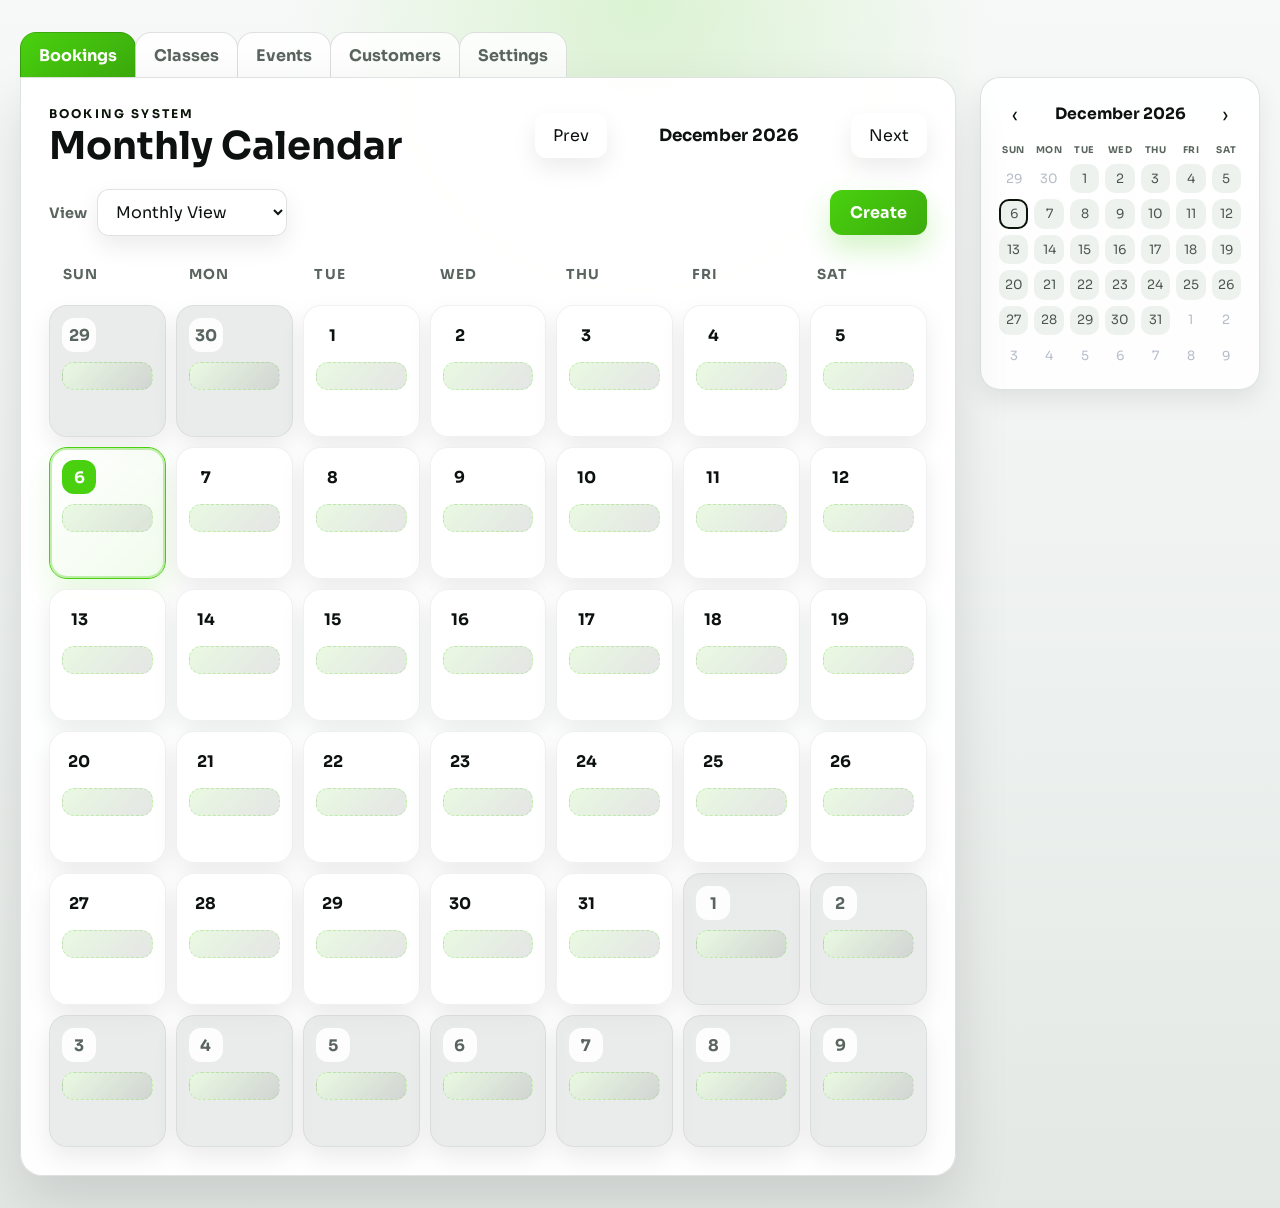
==== html/admin.html @ 4c33f166 "Initial commit" ====
<!doctype html>
<html lang="en">
  <head>
    <meta charset="UTF-8" />
    <meta name="viewport" content="width=device-width, initial-scale=1.0" />
    <title>Admin Calendar</title>
    <link rel="icon" type="image/webp" href="../img/logo-green.webp" />
    <link rel="preconnect" href="https://fonts.googleapis.com" />
    <link rel="preconnect" href="https://fonts.gstatic.com" crossorigin />
    <link
      href="https://fonts.googleapis.com/css2?family=Sora:wght@400;500;600;700;800&display=swap"
      rel="stylesheet"
    />
    <link rel="stylesheet" href="../css/admin.css" />
  </head>
  <body>
    <main class="calendar-shell">
      <section class="admin-tabs-shell">
        <div class="admin-tabs" role="tablist" aria-label="Admin sections">
          <button
            type="button"
            class="admin-tab is-active"
            role="tab"
            aria-selected="true"
            data-admin-tab-trigger="bookings"
          >
            Bookings
          </button>
          <button
            type="button"
            class="admin-tab"
            role="tab"
            aria-selected="false"
            data-admin-tab-trigger="classes"
          >
            Classes
          </button>
          <button
            type="button"
            class="admin-tab"
            role="tab"
            aria-selected="false"
            data-admin-tab-trigger="events"
          >
            Events
          </button>
          <button
            type="button"
            class="admin-tab"
            role="tab"
            aria-selected="false"
            data-admin-tab-trigger="customers"
          >
            Customers
          </button>
          <button
            type="button"
            class="admin-tab"
            role="tab"
            aria-selected="false"
            data-admin-tab-trigger="business"
          >
            Settings
          </button>
        </div>

        <section class="admin-tab-panel" data-admin-tab-panel="bookings">
          <div class="calendar-layout">
            <div class="calendar-main">
              <section
                class="calendar-view-panel"
                data-calendar-layout
                aria-label="Monthly booking calendar"
              >
                <section class="calendar-card">
                  <header class="calendar-toolbar">
                    <div>
                      <p class="calendar-eyebrow">Booking System</p>
                      <h1 class="calendar-title">Monthly Calendar</h1>
                    </div>
                    <div class="calendar-controls">
                      <button
                        type="button"
                        class="calendar-nav"
                        data-calendar-nav="prev"
                        aria-label="Previous month"
                      >
                        Prev
                      </button>
                      <div
                        class="calendar-month"
                        data-calendar-month
                        aria-live="polite"
                      ></div>
                      <button
                        type="button"
                        class="calendar-nav"
                        data-calendar-nav="next"
                        aria-label="Next month"
                      >
                        Next
                      </button>
                    </div>
                  </header>

                  <div class="calendar-card-controls">
                    <label class="calendar-view-picker">
                      <span class="calendar-view-label">View</span>
                      <select
                        class="calendar-view-select"
                        aria-label="Calendar view"
                        data-calendar-view-select
                      >
                        <option value="daily">Daily View</option>
                        <option value="weekly">Weekly View</option>
                        <option value="monthly" selected>Monthly View</option>
                      </select>
                    </label>
                    <button type="button" class="calendar-create">
                      Create
                    </button>
                  </div>

                  <div class="calendar-weekdays" aria-hidden="true">
                    <span>Sun</span>
                    <span>Mon</span>
                    <span>Tue</span>
                    <span>Wed</span>
                    <span>Thu</span>
                    <span>Fri</span>
                    <span>Sat</span>
                  </div>

                  <div class="calendar-grid" data-calendar-grid></div>
                </section>
              </section>

              <section
                class="calendar-view-panel daily-layout is-hidden"
                data-daily-layout
                aria-label="Daily booking calendar"
              >
                <div class="daily-card">
                  <header class="daily-toolbar">
                    <div>
                      <p class="calendar-eyebrow">Booking System</p>
                      <h1 class="calendar-title">Daily Calendar</h1>
                    </div>
                    <div class="calendar-controls">
                      <button
                        type="button"
                        class="calendar-nav"
                        data-daily-nav="prev"
                        aria-label="Previous day"
                      >
                        Prev
                      </button>
                      <div
                        class="calendar-month"
                        data-daily-label
                        aria-live="polite"
                      ></div>
                      <button
                        type="button"
                        class="calendar-nav"
                        data-daily-nav="next"
                        aria-label="Next day"
                      >
                        Next
                      </button>
                    </div>
                  </header>

                  <div
                    class="calendar-card-controls calendar-card-controls--view-only"
                  >
                    <label class="calendar-view-picker">
                      <span class="calendar-view-label">View</span>
                      <select
                        class="calendar-view-select"
                        aria-label="Calendar view"
                        data-calendar-view-select
                      >
                        <option value="daily" selected>Daily View</option>
                        <option value="weekly">Weekly View</option>
                        <option value="monthly">Monthly View</option>
                      </select>
                    </label>
                  </div>

                  <div class="daily-grid" data-daily-grid></div>
                </div>
              </section>

              <section
                class="calendar-view-panel weekly-layout is-hidden"
                data-weekly-layout
                aria-label="Weekly booking calendar"
              >
                <div class="weekly-card">
                  <header class="weekly-toolbar">
                    <div>
                      <p class="calendar-eyebrow">Booking System</p>
                      <h1 class="calendar-title">Weekly Calendar</h1>
                    </div>
                    <div class="calendar-controls">
                      <button
                        type="button"
                        class="calendar-nav"
                        data-weekly-nav="prev"
                        aria-label="Previous week"
                      >
                        Prev
                      </button>
                      <div
                        class="calendar-month"
                        data-weekly-label
                        aria-live="polite"
                      ></div>
                      <button
                        type="button"
                        class="calendar-nav"
                        data-weekly-nav="next"
                        aria-label="Next week"
                      >
                        Next
                      </button>
                    </div>
                  </header>

                  <div
                    class="calendar-card-controls calendar-card-controls--view-only"
                  >
                    <label class="calendar-view-picker">
                      <span class="calendar-view-label">View</span>
                      <select
                        class="calendar-view-select"
                        aria-label="Calendar view"
                        data-calendar-view-select
                      >
                        <option value="daily">Daily View</option>
                        <option value="weekly" selected>Weekly View</option>
                        <option value="monthly">Monthly View</option>
                      </select>
                    </label>
                  </div>

                  <div class="weekly-board">
                    <div class="weekly-times" data-weekly-times></div>
                    <div class="weekly-columns-wrap">
                      <div class="weekly-columns" data-weekly-columns></div>
                    </div>
                  </div>
                </div>
              </section>
            </div>

            <aside
              class="mini-calendar-card"
              aria-label="Mini monthly calendar"
            >
              <div class="mini-calendar-header">
                <button
                  type="button"
                  class="mini-calendar-nav"
                  data-calendar-nav="prev"
                  aria-label="Previous month"
                >
                  &#8249;
                </button>
                <div
                  class="mini-calendar-month"
                  data-mini-calendar-month
                  aria-live="polite"
                ></div>
                <button
                  type="button"
                  class="mini-calendar-nav"
                  data-calendar-nav="next"
                  aria-label="Next month"
                >
                  &#8250;
                </button>
              </div>

              <div class="mini-calendar-weekdays" aria-hidden="true">
                <span>Sun</span>
                <span>Mon</span>
                <span>Tue</span>
                <span>Wed</span>
                <span>Thu</span>
                <span>Fri</span>
                <span>Sat</span>
              </div>

              <div class="mini-calendar-grid" data-mini-calendar-grid></div>
            </aside>
          </div>
        </section>

        <section
          class="admin-tab-panel is-hidden"
          data-admin-tab-panel="business"
        >
          <section class="calendar-card">
            <p class="calendar-eyebrow">Settings</p>
            <h2 class="calendar-title">Settings</h2>

            <div
              class="settings-tabs"
              role="tablist"
              aria-label="Settings sections"
            >
              <button
                type="button"
                class="settings-tab is-active"
                role="tab"
                aria-selected="true"
                data-settings-tab-trigger="profile"
              >
                Profile
              </button>
              <button
                type="button"
                class="settings-tab"
                role="tab"
                aria-selected="false"
                data-settings-tab-trigger="branding"
              >
                Branding
              </button>
              <button
                type="button"
                class="settings-tab"
                role="tab"
                aria-selected="false"
                data-settings-tab-trigger="capacity"
              >
                Capacity
              </button>
              <button
                type="button"
                class="settings-tab"
                role="tab"
                aria-selected="false"
                data-settings-tab-trigger="payments"
              >
                Payments
              </button>
              <button
                type="button"
                class="settings-tab"
                role="tab"
                aria-selected="false"
                data-settings-tab-trigger="notifications"
              >
                Notifications
              </button>
            </div>

            <section
              class="settings-tab-panel"
              data-settings-tab-panel="profile"
            >
              <form class="admin-form">
                <div class="admin-form-grid">
                  <label class="admin-field admin-field-wide">
                    <span>Business Name</span>
                    <input
                      type="text"
                      name="business_name"
                      placeholder="Your studio or business name"
                    />
                  </label>

                  <label class="admin-field admin-field-wide">
                    <span>Logo</span>
                    <input type="file" name="business_logo" accept="image/*" />
                  </label>

                  <label class="admin-field admin-field-wide">
                    <span>Contact Details</span>
                    <textarea
                      name="business_contact_details"
                      rows="3"
                      placeholder="Studio address, contact person, social links, or other public-facing details"
                    ></textarea>
                  </label>

                  <label class="admin-field">
                    <span>Support Email</span>
                    <input
                      type="email"
                      name="support_email"
                      placeholder="support@yourbusiness.com"
                    />
                  </label>

                  <label class="admin-field">
                    <span>Phone</span>
                    <input
                      type="tel"
                      name="business_phone"
                      placeholder="+64 21 000 0000"
                    />
                  </label>
                </div>
              </form>
            </section>

            <section
              class="settings-tab-panel is-hidden"
              data-settings-tab-panel="branding"
            >
              <div class="branding-grid">
                <article class="branding-card">
                  <p class="calendar-eyebrow">Custom Colors</p>
                  <h3 class="branding-title">Color Palette</h3>
                  <div class="branding-swatches">
                    <label class="branding-swatch">
                      <span>Primary</span>
                      <input
                        type="color"
                        value="#49d10f"
                        data-branding-color="primary"
                      />
                    </label>
                    <label class="branding-swatch">
                      <span>Text on Primary</span>
                      <input
                        type="color"
                        value="#ffffff"
                        data-branding-color="primaryText"
                      />
                    </label>
                    <label class="branding-swatch">
                      <span>Accent</span>
                      <input
                        type="color"
                        value="#0b130a"
                        data-branding-color="accent"
                      />
                    </label>
                    <label class="branding-swatch">
                      <span>Surface</span>
                      <input
                        type="color"
                        value="#ffffff"
                        data-branding-color="surface"
                      />
                    </label>
                  </div>
                  <div class="branding-actions">
                    <button
                      type="button"
                      class="calendar-nav"
                      data-branding-default
                    >
                      Default
                    </button>
                    <button
                      type="button"
                      class="calendar-create"
                      data-branding-save
                    >
                      Save
                    </button>
                  </div>
                  <p
                    class="branding-status"
                    data-branding-status
                    aria-live="polite"
                  ></p>
                </article>

                <article class="branding-card">
                  <p class="calendar-eyebrow">Button Style</p>
                  <h3 class="branding-title">CTA Appearance</h3>
                  <div class="branding-options">
                    <label class="branding-option">
                      <input
                        type="radio"
                        name="button_style"
                        value="solid"
                        checked
                        data-branding-button-style
                      />
                      <span>Solid</span>
                    </label>
                    <label class="branding-option">
                      <input
                        type="radio"
                        name="button_style"
                        value="outline"
                        data-branding-button-style
                      />
                      <span>Outline</span>
                    </label>
                    <label class="branding-option">
                      <input
                        type="radio"
                        name="button_style"
                        value="soft-shadow"
                        data-branding-button-style
                      />
                      <span>Soft Shadow</span>
                    </label>
                  </div>
                  <div class="branding-preview-row">
                    <button type="button" class="calendar-create">
                      Preview Button
                    </button>
                  </div>
                </article>

                <article class="branding-card branding-card-wide">
                  <p class="calendar-eyebrow">Booking Page Theme</p>
                  <h3 class="branding-title">Theme Direction</h3>
                  <div class="branding-theme-grid">
                    <label class="branding-theme-option is-active">
                      <input
                        type="radio"
                        name="booking_theme"
                        value="clean-light"
                        checked
                        data-branding-theme
                      />
                      <span>Clean Light</span>
                    </label>
                    <label class="branding-theme-option">
                      <input
                        type="radio"
                        name="booking_theme"
                        value="bold-contrast"
                        data-branding-theme
                      />
                      <span>Bold Contrast</span>
                    </label>
                    <label class="branding-theme-option">
                      <input
                        type="radio"
                        name="booking_theme"
                        value="minimal-studio"
                        data-branding-theme
                      />
                      <span>Minimal Studio</span>
                    </label>
                  </div>
                </article>
              </div>
            </section>

            <section
              class="settings-tab-panel is-hidden"
              data-settings-tab-panel="capacity"
            >
              <div class="branding-grid">
                <article class="branding-card">
                  <p class="calendar-eyebrow">Capacity Rules</p>
                  <h3 class="branding-title">How It Works</h3>
                  <div class="branding-options">
                    <div class="branding-option">
                      <span
                        >Confirmed bookings fill the main capacity first.</span
                      >
                    </div>
                    <div class="branding-option">
                      <span
                        >Overbooking opens only after confirmed spots are
                        full.</span
                      >
                    </div>
                    <div class="branding-option">
                      <span
                        >Waitlist starts after confirmed and overbooking spots
                        are exhausted.</span
                      >
                    </div>
                    <div class="branding-option">
                      <span
                        >Auto-close blocks new bookings when no configured spots
                        remain.</span
                      >
                    </div>
                  </div>
                </article>

                <article class="branding-card">
                  <p class="calendar-eyebrow">Where To Set It</p>
                  <h3 class="branding-title">Session Controls</h3>
                  <div class="branding-options">
                    <div class="branding-option">
                      <span
                        >Create or edit a class/event to set waitlist,
                        overbooking, and auto-close rules.</span
                      >
                    </div>
                    <div class="branding-option">
                      <span>Each session keeps its own capacity settings.</span>
                    </div>
                    <div class="branding-option">
                      <span
                        >Attendee lists show confirmed, overbooked, and
                        waitlisted statuses.</span
                      >
                    </div>
                  </div>
                </article>
              </div>
            </section>

            <section
              class="settings-tab-panel is-hidden"
              data-settings-tab-panel="payments"
            >
              <div data-payments-panel>
                <div class="branding-grid">
                  <article class="branding-card">
                    <p class="calendar-eyebrow">Payments</p>
                    <h3 class="branding-title">Payment Providers</h3>
                    <form class="admin-form">
                      <div class="admin-form-grid">
                        <label class="admin-field admin-field-wide">
                          <span>Stripe Publishable Key</span>
                          <input
                            type="text"
                            name="stripe_publishable_key"
                            placeholder="pk_live_... or pk_test_..."
                            autocomplete="off"
                          />
                        </label>

                        <label class="admin-field admin-field-wide">
                          <span>Stripe Secret Key</span>
                          <input
                            type="password"
                            name="stripe_secret_key"
                            placeholder="sk_live_... or sk_test_..."
                            autocomplete="off"
                          />
                        </label>

                        <label class="admin-field admin-field-wide">
                          <span>Stripe Webhook Secret</span>
                          <input
                            type="password"
                            name="stripe_webhook_secret"
                            placeholder="whsec_..."
                            autocomplete="off"
                          />
                        </label>

                        <label class="admin-field admin-field-wide">
                          <span>Public Payment Notes</span>
                          <textarea
                            name="payment_public_notes"
                            rows="3"
                            placeholder="Accepted cards, payment instructions, or invoice notes shown to customers"
                          ></textarea>
                        </label>
                      </div>
                    </form>
                  </article>

                  <article class="branding-card">
                    <p class="calendar-eyebrow">Checkout Rules</p>
                    <h3 class="branding-title">Deposits And Full Payment</h3>
                    <form class="admin-form">
                      <div class="admin-form-grid">
                        <div class="admin-field admin-field-wide">
                          <span>Stripe Fee</span>
                          <div class="branding-option">
                            <span
                              >Stripe takes 2.6% per transaction. Add a
                              surcharge below if you want to recover part or all
                              of that fee.</span
                            >
                          </div>
                        </div>

                        <label class="admin-capacity-toggle">
                          <input
                            type="checkbox"
                            name="payments_require_full_payment"
                          />
                          <span>Pay Full Now</span>
                        </label>

                        <label class="admin-capacity-toggle">
                          <input
                            type="checkbox"
                            name="payments_allow_pay_onsite"
                          />
                          <span>Pay on-site allowed</span>
                        </label>

                        <label class="admin-field">
                          <span>Surcharge Per Transaction</span>
                          <input
                            type="text"
                            name="transaction_surcharge"
                            inputmode="decimal"
                            placeholder="2.6% or $1.50"
                          />
                        </label>

                        <label class="admin-field admin-field-wide">
                          <span>Payment Due Notes</span>
                          <textarea
                            name="payment_due_notes"
                            rows="2"
                            placeholder="Balance due on arrival, due 24 hours before start, or invoice timing"
                          ></textarea>
                        </label>
                      </div>
                    </form>
                  </article>

                  <article class="branding-card branding-card-wide">
                    <p class="calendar-eyebrow">Refund Rules</p>
                    <h3 class="branding-title">
                      Refund And Cancellation Policy
                    </h3>
                    <form class="admin-form">
                      <div class="admin-form-grid">
                        <label class="admin-field">
                          <span>Refund Rule</span>
                          <select name="refund_rule">
                            <option value="no-refunds">No refunds</option>
                            <option value="full-before-window">
                              Full refund before cutoff
                            </option>
                            <option value="partial-before-window">
                              Partial refund before cutoff
                            </option>
                            <option value="credit-only">
                              Studio credit only
                            </option>
                          </select>
                        </label>

                        <label class="admin-field">
                          <span>Refund Cutoff</span>
                          <input
                            type="text"
                            name="refund_cutoff"
                            placeholder="24 hours before start"
                          />
                        </label>

                        <label class="admin-field">
                          <span>Refund Amount</span>
                          <input
                            type="text"
                            name="refund_amount"
                            inputmode="decimal"
                            placeholder="100% or $0.00"
                          />
                        </label>

                        <label class="admin-capacity-toggle">
                          <input
                            type="checkbox"
                            name="refund_deposit_nonrefundable"
                            checked
                          />
                          <span>Deposit is non-refundable</span>
                        </label>

                        <label class="admin-field admin-field-wide">
                          <span>Refund Policy Copy</span>
                          <textarea
                            name="refund_policy_copy"
                            rows="3"
                            placeholder="Write the customer-facing refund and cancellation policy shown at checkout"
                          ></textarea>
                        </label>
                      </div>
                    </form>
                  </article>
                </div>
                <div class="branding-actions">
                  <button
                    type="button"
                    class="calendar-nav"
                    data-payments-default
                  >
                    Default
                  </button>
                  <button
                    type="button"
                    class="calendar-create"
                    data-payments-save
                  >
                    Save
                  </button>
                </div>
                <p
                  class="branding-status"
                  data-payments-status
                  aria-live="polite"
                ></p>
              </div>
            </section>

            <section
              class="settings-tab-panel is-hidden"
              data-settings-tab-panel="notifications"
            >
              <div class="branding-grid">
                <article class="branding-card">
                  <p class="calendar-eyebrow">Notifications</p>
                  <h3 class="branding-title">Core Notification Settings</h3>
                  <form class="admin-form">
                    <div class="admin-form-grid">
                      <label class="admin-capacity-toggle">
                        <input
                          type="checkbox"
                          name="notifications_customer_emails"
                        />
                        <span>Enable customer emails</span>
                      </label>

                      <label class="admin-capacity-toggle">
                        <input
                          type="checkbox"
                          name="notifications_admin_emails"
                        />
                        <span>Enable admin emails</span>
                      </label>

                      <label class="admin-field">
                        <span>Admin Notification Email</span>
                        <input
                          type="email"
                          name="notifications_admin_email"
                          placeholder="owner@business.com"
                        />
                      </label>

                      <label class="admin-field">
                        <span>Reply-To Email</span>
                        <input
                          type="email"
                          name="notifications_reply_to"
                          placeholder="hello@business.com"
                        />
                      </label>

                      <label class="admin-field">
                        <span>From Name</span>
                        <input
                          type="text"
                          name="notifications_from_name"
                          placeholder="Studio Name"
                        />
                      </label>

                      <label class="admin-field">
                        <span>From Email</span>
                        <input
                          type="email"
                          name="notifications_from_email"
                          placeholder="noreply@business.com"
                        />
                      </label>
                    </div>
                  </form>
                </article>

                <article class="branding-card">
                  <p class="calendar-eyebrow">Triggers</p>
                  <h3 class="branding-title">Important Event Emails</h3>
                  <form class="admin-form">
                    <div class="admin-form-grid">
                      <label class="admin-capacity-toggle">
                        <input
                          type="checkbox"
                          name="notifications_booking_confirmation"
                        />
                        <span>Booking confirmation</span>
                      </label>

                      <label class="admin-capacity-toggle">
                        <input
                          type="checkbox"
                          name="notifications_booking_cancellation"
                        />
                        <span>Booking cancellation</span>
                      </label>

                      <label class="admin-capacity-toggle">
                        <input
                          type="checkbox"
                          name="notifications_booking_reminder"
                        />
                        <span>Booking reminder</span>
                      </label>

                      <label class="admin-capacity-toggle">
                        <input type="checkbox" name="notifications_waitlist" />
                        <span>Waitlist / promotion</span>
                      </label>

                      <label class="admin-capacity-toggle">
                        <input
                          type="checkbox"
                          name="notifications_pay_onsite"
                        />
                        <span>Pay on-site confirmation</span>
                      </label>

                      <label class="admin-capacity-toggle">
                        <input
                          type="checkbox"
                          name="notifications_admin_alerts"
                        />
                        <span>Admin alerts for new bookings</span>
                      </label>
                    </div>
                  </form>
                </article>

                <article class="branding-card branding-card-wide">
                  <p class="calendar-eyebrow">Templates</p>
                  <h3 class="branding-title">
                    Reminder Timing And Message Content
                  </h3>
                  <form class="admin-form">
                    <div class="admin-form-grid">
                      <label class="admin-field">
                        <span>Reminder Timing</span>
                        <input
                          type="text"
                          name="notifications_reminder_timing"
                          placeholder="24 hours before start"
                        />
                      </label>

                      <label class="admin-field">
                        <span>Secondary Reminder</span>
                        <input
                          type="text"
                          name="notifications_secondary_reminder"
                          placeholder="2 hours before start"
                        />
                      </label>

                      <label class="admin-field admin-field-wide">
                        <span>Customer Confirmation Template</span>
                        <textarea
                          name="notifications_customer_template"
                          rows="3"
                          placeholder="Hi {name}, your booking for {session_title} on {session_date} at {session_time} is confirmed."
                        ></textarea>
                      </label>

                      <label class="admin-field admin-field-wide">
                        <span>Admin Alert Template</span>
                        <textarea
                          name="notifications_admin_template"
                          rows="3"
                          placeholder="New booking: {name} booked {session_title} on {session_date} at {session_time}."
                        ></textarea>
                      </label>

                      <label class="admin-field admin-field-wide">
                        <span>Email Footer / Signature</span>
                        <textarea
                          name="notifications_footer"
                          rows="3"
                          placeholder="Business name, contact details, support info, and social links."
                        ></textarea>
                      </label>
                    </div>
                  </form>
                </article>
              </div>
            </section>
          </section>
        </section>

        <section
          class="admin-tab-panel is-hidden"
          data-admin-tab-panel="customers"
        >
          <section class="calendar-card">
            <p class="calendar-eyebrow">Customers</p>
            <h2 class="calendar-title">Customer Records</h2>
            <div class="customer-list" data-customer-list></div>
          </section>
        </section>

        <section
          class="admin-tab-panel is-hidden"
          data-admin-tab-panel="events"
        >
          <section class="calendar-card">
            <p class="calendar-eyebrow">Events</p>
            <h2 class="calendar-title">Event Management</h2>
            <div class="admin-session-list" data-event-list></div>
          </section>
        </section>

        <section
          class="admin-tab-panel is-hidden"
          data-admin-tab-panel="classes"
        >
          <section class="calendar-card">
            <p class="calendar-eyebrow">Classes</p>
            <h2 class="calendar-title">Class Management</h2>
            <div class="admin-session-list" data-class-list></div>
          </section>
        </section>
      </section>
    </main>

    <div class="admin-modal is-hidden" data-admin-modal aria-hidden="true">
      <div class="admin-modal-backdrop" data-admin-modal-close></div>
      <section
        class="admin-modal-dialog"
        role="dialog"
        aria-modal="true"
        aria-labelledby="admin-modal-title"
      >
        <header class="admin-modal-header">
          <div>
            <p class="calendar-eyebrow">Create Booking Item</p>
            <h2 class="admin-modal-title" id="admin-modal-title">
              New Event or Class
            </h2>
          </div>
          <button
            type="button"
            class="admin-modal-close"
            aria-label="Close create modal"
            data-admin-modal-close
          >
            X
          </button>
        </header>

        <form class="admin-form" data-admin-create-form>
          <div class="admin-form-grid">
            <label class="admin-field">
              <span>Type</span>
              <select name="type" required data-session-type>
                <option value="class">Class</option>
                <option value="event">Event</option>
              </select>
            </label>

            <div class="admin-class-fields" data-class-fields>
              <div class="admin-event-fields-title">Class Details</div>

              <label class="admin-field admin-field-wide">
                <span>Name</span>
                <input
                  type="text"
                  name="name"
                  placeholder="Enter class name"
                  required
                />
              </label>

              <label class="admin-field">
                <span>Price</span>
                <input
                  type="text"
                  name="price"
                  inputmode="decimal"
                  placeholder="$0.00"
                  data-currency-input
                  required
                />
              </label>

              <label class="admin-field">
                <span>Capped At</span>
                <input
                  type="number"
                  name="capacity"
                  min="1"
                  placeholder="Total students"
                  required
                />
              </label>

              <div class="admin-field admin-field-wide admin-capacity-panel">
                <span>Capacity Controls</span>
                <div class="admin-capacity-grid">
                  <label class="admin-capacity-toggle">
                    <input type="checkbox" name="waitlist_enabled" />
                    <span>Enable waitlist</span>
                  </label>
                  <label class="admin-field">
                    <span>Waitlist Spots</span>
                    <input
                      type="number"
                      name="waitlist_limit"
                      min="0"
                      value="0"
                    />
                  </label>
                  <label class="admin-capacity-toggle">
                    <input
                      type="checkbox"
                      name="auto_promote_waitlist"
                      checked
                    />
                    <span>Auto-promote when spots open</span>
                  </label>
                  <label class="admin-capacity-toggle">
                    <input
                      type="checkbox"
                      name="auto_close_when_full"
                      checked
                    />
                    <span>Auto-close when full</span>
                  </label>
                  <label class="admin-capacity-toggle">
                    <input type="checkbox" name="allow_overbooking" />
                    <span>Allow overbooking</span>
                  </label>
                  <label class="admin-field">
                    <span>Overbooking Limit</span>
                    <input
                      type="number"
                      name="overbooking_limit"
                      min="0"
                      value="0"
                    />
                  </label>
                </div>
              </div>

              <label class="admin-field">
                <span>Date</span>
                <input type="date" name="date" required />
              </label>

              <label class="admin-field">
                <span>Start Time</span>
                <select name="start_time" required data-time-select>
                  <option value="">Select a start time</option>
                </select>
              </label>

              <label class="admin-field">
                <span>Age Group</span>
                <input
                  type="text"
                  name="age_group"
                  placeholder="All ages or 12-16"
                />
              </label>

              <label class="admin-field">
                <span>Duration</span>
                <input type="text" name="duration" placeholder="60 mins" />
              </label>

              <label class="admin-field">
                <span>Instructor / Host</span>
                <input
                  type="text"
                  name="instructor"
                  placeholder="Teacher or presenter"
                />
              </label>

              <label class="admin-field">
                <span>Location</span>
                <input type="text" name="location" placeholder="Studio A" />
              </label>

              <label class="admin-field admin-field-wide">
                <span>Address</span>
                <div class="address-autocomplete">
                  <input
                    type="text"
                    name="address"
                    placeholder="123 Main Street, City, Postcode"
                    data-address-search
                    autocomplete="off"
                  />
                  <div
                    class="address-suggestions is-hidden"
                    data-address-suggestions
                  ></div>
                </div>
              </label>

              <input type="hidden" name="latitude" />
              <input type="hidden" name="longitude" />

              <div class="admin-field admin-field-wide">
                <span>Map Preview</span>
                <div
                  class="address-map-preview is-empty"
                  data-address-map-preview
                >
                  Select an address to preview the map.
                </div>
              </div>

              <label class="admin-field admin-field-wide">
                <span>Description</span>
                <textarea
                  name="description"
                  rows="3"
                  placeholder="What should students know before booking?"
                ></textarea>
              </label>

              <label class="admin-field admin-field-wide">
                <span>Notes</span>
                <textarea
                  name="notes"
                  rows="3"
                  placeholder="Internal notes, equipment, requirements, or reminders"
                ></textarea>
              </label>
            </div>

            <div class="admin-event-fields is-hidden" data-event-fields>
              <div class="admin-event-fields-title">Event Details</div>

              <label class="admin-field admin-field-wide">
                <span>Name</span>
                <input
                  type="text"
                  name="event_name"
                  placeholder="Enter event name"
                />
              </label>

              <label class="admin-field">
                <span>Price</span>
                <input
                  type="text"
                  name="event_price"
                  inputmode="decimal"
                  placeholder="$0.00"
                  data-currency-input
                />
              </label>

              <label class="admin-field">
                <span>Capped At</span>
                <input
                  type="number"
                  name="event_capacity"
                  min="1"
                  placeholder="Total attendees"
                />
              </label>

              <div class="admin-field admin-field-wide admin-capacity-panel">
                <span>Capacity Controls</span>
                <div class="admin-capacity-grid">
                  <label class="admin-capacity-toggle">
                    <input type="checkbox" name="event_waitlist_enabled" />
                    <span>Enable waitlist</span>
                  </label>
                  <label class="admin-field">
                    <span>Waitlist Spots</span>
                    <input
                      type="number"
                      name="event_waitlist_limit"
                      min="0"
                      value="0"
                    />
                  </label>
                  <label class="admin-capacity-toggle">
                    <input
                      type="checkbox"
                      name="event_auto_promote_waitlist"
                      checked
                    />
                    <span>Auto-promote when spots open</span>
                  </label>
                  <label class="admin-capacity-toggle">
                    <input
                      type="checkbox"
                      name="event_auto_close_when_full"
                      checked
                    />
                    <span>Auto-close when full</span>
                  </label>
                  <label class="admin-capacity-toggle">
                    <input type="checkbox" name="event_allow_overbooking" />
                    <span>Allow overbooking</span>
                  </label>
                  <label class="admin-field">
                    <span>Overbooking Limit</span>
                    <input
                      type="number"
                      name="event_overbooking_limit"
                      min="0"
                      value="0"
                    />
                  </label>
                </div>
              </div>

              <label class="admin-field">
                <span>Date</span>
                <input type="date" name="event_date" />
              </label>

              <label class="admin-field">
                <span>Start Time</span>
                <select name="event_start_time" data-time-select>
                  <option value="">Select a start time</option>
                </select>
              </label>

              <label class="admin-field">
                <span>Instructor / Host</span>
                <input
                  type="text"
                  name="event_instructor"
                  placeholder="Host or presenter"
                />
              </label>

              <label class="admin-field">
                <span>Location</span>
                <input
                  type="text"
                  name="event_location"
                  placeholder="Main Hall"
                />
              </label>

              <label class="admin-field admin-field-wide">
                <span>Address</span>
                <div class="address-autocomplete">
                  <input
                    type="text"
                    name="event_address"
                    placeholder="123 Main Street, City, Postcode"
                    data-address-search
                    autocomplete="off"
                  />
                  <div
                    class="address-suggestions is-hidden"
                    data-address-suggestions
                  ></div>
                </div>
              </label>

              <input type="hidden" name="event_latitude" />
              <input type="hidden" name="event_longitude" />

              <div class="admin-field admin-field-wide">
                <span>Map Preview</span>
                <div
                  class="address-map-preview is-empty"
                  data-address-map-preview
                >
                  Select an address to preview the map.
                </div>
              </div>

              <label class="admin-field admin-field-wide">
                <span>Description</span>
                <textarea
                  name="event_description"
                  rows="3"
                  placeholder="What should people know before booking?"
                ></textarea>
              </label>

              <label class="admin-field admin-field-wide">
                <span>Notes</span>
                <textarea
                  name="event_notes"
                  rows="3"
                  placeholder="Internal notes, setup requirements, or reminders"
                ></textarea>
              </label>

              <label class="admin-field">
                <span>End Time</span>
                <input type="time" name="event_end_time" />
              </label>

              <label class="admin-field">
                <span>Dress Code</span>
                <input
                  type="text"
                  name="dress_code"
                  placeholder="Cocktail, casual, themed"
                />
              </label>

              <label class="admin-field admin-field-wide">
                <span>What To Bring</span>
                <textarea
                  name="what_to_bring"
                  rows="2"
                  placeholder="Tickets, shoes, water bottle, ID, props"
                ></textarea>
              </label>

              <label class="admin-field admin-field-wide">
                <span>Arrival Notes</span>
                <textarea
                  name="arrival_notes"
                  rows="2"
                  placeholder="Arrive 15 minutes early, check in at front desk, doors close at 7:10 PM"
                ></textarea>
              </label>

              <label class="admin-field admin-field-wide">
                <span>Parking / Entry</span>
                <textarea
                  name="parking_info"
                  rows="2"
                  placeholder="Street parking, building entrance, lift access"
                ></textarea>
              </label>

              <label class="admin-field admin-field-wide">
                <span>Refund Policy</span>
                <textarea
                  name="refund_policy"
                  rows="2"
                  placeholder="Non-refundable, transferable up to 24 hours before start"
                ></textarea>
              </label>
            </div>
          </div>

          <div class="admin-form-actions">
            <p
              class="admin-form-status"
              data-admin-form-status
              aria-live="polite"
            ></p>
            <div class="admin-form-buttons">
              <button type="button" class="calendar-nav" data-admin-modal-close>
                Cancel
              </button>
              <button type="submit" class="calendar-create">Save Item</button>
            </div>
          </div>
        </form>
      </section>
    </div>

    <div
      class="admin-modal is-hidden"
      data-admin-details-modal
      aria-hidden="true"
    >
      <div class="admin-modal-backdrop" data-admin-details-close></div>
      <section
        class="admin-modal-dialog public-modal-dialog"
        role="dialog"
        aria-modal="true"
        aria-labelledby="admin-details-title"
      >
        <header class="admin-modal-header">
          <div>
            <p class="calendar-eyebrow">Booking Item</p>
            <h2
              class="admin-modal-title"
              id="admin-details-title"
              data-admin-details-title
            >
              Session Details
            </h2>
          </div>
          <button
            type="button"
            class="admin-modal-close"
            aria-label="Close session details"
            data-admin-details-close
          >
            X
          </button>
        </header>

        <div class="public-modal-content" data-admin-details-content></div>

        <div class="admin-form-actions">
          <p class="admin-form-status">
            This is the current event/class information shown to users.
          </p>
          <div class="admin-form-buttons">
            <button type="button" class="calendar-nav" data-admin-edit-session>
              Edit
            </button>
            <button
              type="button"
              class="calendar-nav admin-delete-button"
              data-admin-delete-session
            >
              Delete
            </button>
            <button type="button" class="calendar-nav" data-admin-details-close>
              Close
            </button>
          </div>
        </div>
      </section>
    </div>

    <div
      class="admin-modal is-hidden"
      data-admin-delete-modal
      aria-hidden="true"
    >
      <div class="admin-modal-backdrop" data-admin-delete-close></div>
      <section
        class="admin-modal-dialog admin-confirm-dialog"
        role="dialog"
        aria-modal="true"
        aria-labelledby="admin-delete-title"
      >
        <header class="admin-modal-header">
          <div>
            <p class="calendar-eyebrow">Confirm Delete</p>
            <h2 class="admin-modal-title" id="admin-delete-title">
              Are you sure?
            </h2>
          </div>
          <button
            type="button"
            class="admin-modal-close"
            aria-label="Close delete confirmation"
            data-admin-delete-close
          >
            X
          </button>
        </header>

        <p class="daily-event-empty" data-admin-delete-message>
          This will permanently remove this class or event.
        </p>

        <div class="admin-form-actions">
          <p class="admin-form-status">This action cannot be undone.</p>
          <div class="admin-form-buttons">
            <button type="button" class="calendar-nav" data-admin-delete-close>
              No
            </button>
            <button
              type="button"
              class="calendar-create admin-delete-confirm"
              data-admin-delete-confirm
            >
              Yes
            </button>
          </div>
        </div>
      </section>
    </div>

    <div
      class="admin-modal is-hidden"
      data-admin-attendees-modal
      aria-hidden="true"
    >
      <div class="admin-modal-backdrop" data-admin-attendees-close></div>
      <section
        class="admin-modal-dialog"
        role="dialog"
        aria-modal="true"
        aria-labelledby="admin-attendees-title"
      >
        <header class="admin-modal-header">
          <div>
            <p class="calendar-eyebrow">Class Attendees</p>
            <h2
              class="admin-modal-title"
              id="admin-attendees-title"
              data-admin-attendees-title
            >
              Attendees
            </h2>
          </div>
          <button
            type="button"
            class="admin-modal-close"
            aria-label="Close attendees modal"
            data-admin-attendees-close
          >
            X
          </button>
        </header>

        <label class="admin-attendee-search">
          <span>Search Attendees</span>
          <input
            type="text"
            placeholder="Search by name, email, code, or notes"
            data-admin-attendees-search
          />
        </label>

        <div class="admin-attendees-list" data-admin-attendees-list></div>

        <div class="admin-form-actions">
          <p class="admin-form-status">
            Attendees are customers who booked this class from the public site.
          </p>
          <div class="admin-form-buttons">
            <button
              type="button"
              class="calendar-nav"
              data-admin-attendees-close
            >
              Close
            </button>
          </div>
        </div>
      </section>
    </div>

    <div
      class="admin-modal is-hidden"
      data-admin-event-attendees-modal
      aria-hidden="true"
    >
      <div class="admin-modal-backdrop" data-admin-event-attendees-close></div>
      <section
        class="admin-modal-dialog"
        role="dialog"
        aria-modal="true"
        aria-labelledby="admin-event-attendees-title"
      >
        <header class="admin-modal-header">
          <div>
            <p class="calendar-eyebrow">Event Attendees</p>
            <h2
              class="admin-modal-title"
              id="admin-event-attendees-title"
              data-admin-event-attendees-title
            >
              Attendees
            </h2>
          </div>
          <button
            type="button"
            class="admin-modal-close"
            aria-label="Close event attendees modal"
            data-admin-event-attendees-close
          >
            X
          </button>
        </header>

        <label class="admin-attendee-search">
          <span>Search Attendees</span>
          <input
            type="text"
            placeholder="Search by name, email, code, or notes"
            data-admin-event-attendees-search
          />
        </label>

        <div class="admin-attendees-list" data-admin-event-attendees-list></div>

        <div class="admin-form-actions">
          <p class="admin-form-status">
            Attendees are customers who booked this event from the public site.
          </p>
          <div class="admin-form-buttons">
            <button
              type="button"
              class="calendar-nav"
              data-admin-event-attendees-close
            >
              Close
            </button>
          </div>
        </div>
      </section>
    </div>

    <script src="../js/shared-schedule.js"></script>
    <script src="../js/calendar.js"></script>
  </body>
</html>
---- css/admin.css ----
:root {
  --page-bg:
    radial-gradient(
      circle at top,
      rgba(87, 255, 24, 0.16) 0%,
      rgba(87, 255, 24, 0) 26%
    ),
    linear-gradient(180deg, #f7f9f8 0%, #edf1ef 55%, #e3e8e5 100%);
  --card-bg: rgba(255, 255, 255, 0.95);
  --card-border: rgba(7, 14, 11, 0.12);
  --text-main: #0d1210;
  --text-muted: #5a655f;
  --accent: #49d10f;
  --accent-strong: #228f00;
  --accent-soft: rgba(73, 209, 15, 0.12);
  --day-bg: rgba(255, 255, 255, 0.92);
  --day-muted: rgba(214, 219, 216, 0.52);
  --today-ring: #49d10f;
  --shadow-lg: 0 24px 56px rgba(0, 0, 0, 0.12);
  --shadow-sm: 0 10px 24px rgba(0, 0, 0, 0.08);
  --shadow-accent: 0 14px 28px rgba(73, 209, 15, 0.24);
  --interactive-hover-border: rgba(73, 209, 15, 0.34);
  --interactive-hover-bg: linear-gradient(
    135deg,
    rgba(255, 255, 255, 0.98),
    rgba(92, 255, 19, 0.08)
  );
  --interactive-selected-border: #49d10f;
  --interactive-selected-bg: linear-gradient(
    135deg,
    rgba(255, 255, 255, 0.98),
    rgba(92, 255, 19, 0.08)
  );
  --interactive-selected-shadow:
    inset 0 0 0 2px rgba(73, 209, 15, 0.32), 0 16px 30px rgba(73, 209, 15, 0.12);
  --button-hover-bg: color-mix(in srgb, var(--accent) 22%, white);
  --button-hover-shadow: 0 18px 32px
    color-mix(in srgb, var(--accent) 32%, transparent);
  --button-solid-text: #ffffff;
  --primary-fill-text: #ffffff;
  --button-soft-text: var(--accent);
}

* {
  box-sizing: border-box;
}

body {
  margin: 0;
  min-height: 100vh;
  font-family: "Sora", sans-serif;
  color: var(--text-main);
  background: var(--page-bg);
}

:root[data-booking-theme="bold-contrast"] .calendar-card,
:root[data-booking-theme="bold-contrast"] .mini-calendar-card,
:root[data-booking-theme="bold-contrast"] .daily-card,
:root[data-booking-theme="bold-contrast"] .weekly-card {
  background: rgba(255, 255, 255, 0.98);
  box-shadow: 0 26px 60px rgba(0, 0, 0, 0.14);
}

:root[data-booking-theme="minimal-studio"] .calendar-card,
:root[data-booking-theme="minimal-studio"] .mini-calendar-card,
:root[data-booking-theme="minimal-studio"] .daily-card,
:root[data-booking-theme="minimal-studio"] .weekly-card {
  background: rgba(255, 255, 255, 0.98);
  border-color: rgba(7, 14, 11, 0.08);
  box-shadow: 0 14px 34px rgba(0, 0, 0, 0.06);
}

button {
  font: inherit;
}

.site-header {
  border-bottom: 1px solid rgba(7, 14, 11, 0.08);
  background: linear-gradient(
    90deg,
    rgba(255, 255, 255, 0.98),
    rgba(245, 248, 246, 0.98)
  );
  box-shadow: 0 8px 24px rgba(0, 0, 0, 0.05);
}

.site-header-inner {
  width: 100%;
  margin: 0 auto;
  padding: 8px 0;
  display: flex;
  align-items: center;
  justify-content: center;
  padding-left: 20px;
  padding-right: 20px;
  position: relative;
}

.site-logo {
  display: block;
  width: 88px;
  height: auto;
  object-fit: contain;
  border-radius: 10px;
}

.site-brand {
  display: inline-flex;
  align-items: center;
  position: absolute;
  left: 20px;
}

.site-nav {
  display: flex;
  align-items: center;
  gap: 18px;
  flex-wrap: wrap;
  justify-content: center;
}

.site-nav-link {
  color: var(--text-main);
  font-size: 1.1rem;
  font-weight: 700;
  text-decoration: none;
}

.site-nav-link:hover {
  color: var(--accent-strong);
}

.calendar-shell {
  min-height: calc(100vh - 65px);
  display: grid;
  place-items: center;
  padding: 32px 20px;
}

.admin-tabs-shell {
  width: 100%;
  align-self: start;
}

.admin-tabs {
  display: flex;
  gap: 0;
  margin-bottom: 0;
  align-items: flex-end;
}

.admin-tab {
  border: 0;
  border-radius: 16px 16px 0 0;
  padding: 12px 18px;
  background: rgba(255, 255, 255, 0.82);
  color: var(--text-muted);
  font-weight: 700;
  border: 1px solid var(--card-border);
  border-bottom: 0;
  cursor: pointer;
  position: relative;
  margin-bottom: -1px;
}

.admin-tab:hover {
  background: color-mix(in srgb, var(--accent) 12%, white);
}

.admin-tab.is-active {
  background: linear-gradient(
    135deg,
    var(--accent),
    color-mix(in srgb, var(--accent) 82%, black)
  );
  color: var(--button-solid-text);
}

.admin-tab + .admin-tab {
  margin-left: -1px;
}

.admin-tab-panel {
  border-top-left-radius: 0;
}

.admin-tab-panel.is-hidden {
  display: none;
}

.settings-tabs {
  display: inline-flex;
  margin: 6px 0 22px;
  border: 1px solid rgba(7, 14, 11, 0.08);
  border-radius: 16px;
  overflow: hidden;
  background: rgba(255, 255, 255, 0.74);
}

.settings-tab {
  border: 0;
  border-right: 1px solid rgba(7, 14, 11, 0.08);
  padding: 12px 18px;
  background: transparent;
  color: var(--text-muted);
  font-weight: 700;
  cursor: pointer;
}

.settings-tab:hover {
  background: color-mix(in srgb, var(--accent) 10%, white);
}

.settings-tab:last-child {
  border-right: 0;
}

.settings-tab.is-active {
  background: var(--accent-soft);
  color: var(--accent-strong);
}

.settings-tab-panel.is-hidden {
  display: none;
}

.branding-grid {
  display: grid;
  grid-template-columns: repeat(2, minmax(0, 1fr));
  gap: 16px;
}

.branding-card {
  border: 1px solid rgba(7, 14, 11, 0.08);
  border-radius: 18px;
  padding: 18px;
  background: rgba(255, 255, 255, 0.9);
}

.branding-card-wide {
  grid-column: 1 / -1;
}

.branding-title {
  margin: 6px 0 14px;
  font-size: 1.1rem;
}

.branding-swatches {
  display: grid;
  grid-template-columns: repeat(3, minmax(0, 1fr));
  gap: 12px;
}

.branding-actions {
  display: flex;
  justify-content: flex-end;
  gap: 12px;
  margin-top: 18px;
}

.branding-status {
  min-height: 20px;
  margin: 12px 0 0;
  color: var(--accent-strong);
  font-size: 0.9rem;
  font-weight: 700;
}

.branding-swatch {
  display: grid;
  gap: 8px;
  font-weight: 700;
  color: var(--text-muted);
}

.branding-swatch input[type="color"] {
  width: 100%;
  height: 48px;
  border: 0;
  border-radius: 14px;
  background: transparent;
  cursor: pointer;
}

.branding-options {
  display: grid;
  gap: 10px;
}

.branding-option,
.branding-theme-option {
  display: flex;
  align-items: center;
  gap: 10px;
  padding: 12px 14px;
  border-radius: 14px;
  border: 1px solid rgba(7, 14, 11, 0.08);
  background: rgba(247, 249, 248, 0.95);
  color: var(--text-main);
  font-weight: 700;
}

.branding-preview-row {
  margin-top: 16px;
}

.branding-theme-grid {
  display: grid;
  grid-template-columns: repeat(3, minmax(0, 1fr));
  gap: 12px;
}

.branding-theme-option.is-active {
  border-color: rgba(73, 209, 15, 0.3);
  box-shadow: inset 0 0 0 1px rgba(73, 209, 15, 0.18);
}

.customer-list {
  display: grid;
  grid-template-columns: repeat(6, minmax(0, 1fr));
  gap: 14px;
  margin-top: 18px;
}

.admin-session-list {
  display: grid;
  grid-template-columns: repeat(4, minmax(0, 1fr));
  gap: 14px;
  margin-top: 18px;
}

.customer-card {
  border: 1px solid rgba(7, 14, 11, 0.1);
  border-radius: 16px;
  padding: 16px;
  background: rgba(255, 255, 255, 0.88);
  box-shadow: var(--shadow-sm);
  cursor: default;
}

.admin-session-card {
  border: 1px solid rgba(7, 14, 11, 0.1);
  border-radius: 16px;
  padding: 16px;
  background: rgba(255, 255, 255, 0.92);
  box-shadow: var(--shadow-sm);
  text-align: left;
  cursor: default;
}

.admin-session-card.is-event {
  border-left: 4px solid var(--accent-strong);
}

.admin-session-card.is-class {
  border-left: 4px solid rgba(7, 14, 11, 0.6);
}

.admin-session-type {
  display: inline-flex;
  padding: 5px 10px;
  border-radius: 999px;
  background: var(--accent);
  color: var(--primary-fill-text);
  font-size: 0.75rem;
  font-weight: 800;
  letter-spacing: 0.04em;
  text-transform: uppercase;
  margin-bottom: 10px;
}

.admin-session-title {
  margin: 0 0 8px;
  font-size: 1rem;
  font-weight: 700;
}

.admin-session-meta,
.admin-session-location {
  color: var(--text-muted);
  font-size: 0.92rem;
}

.admin-session-meta {
  margin-bottom: 8px;
}

.admin-session-location {
  margin-bottom: 10px;
}

.admin-session-capacity {
  display: inline-flex;
  padding: 6px 10px;
  border-radius: 999px;
  background: var(--accent);
  color: var(--primary-fill-text);
  font-size: 0.78rem;
  font-weight: 700;
  margin-bottom: 10px;
}

.admin-session-summary {
  margin: 0;
  color: var(--text-main);
  line-height: 1.55;
}

.admin-session-footer {
  display: flex;
  align-items: center;
  justify-content: space-between;
  gap: 14px;
}

.admin-session-actions {
  display: flex;
  gap: 10px;
  flex-shrink: 0;
}

.admin-session-button {
  border: 0;
  border-radius: 12px;
  padding: 9px 12px;
  background: var(--accent-soft);
  color: var(--button-soft-text);
  font-weight: 700;
  cursor: pointer;
  transition:
    transform 160ms ease,
    box-shadow 160ms ease,
    background 160ms ease;
}

.admin-session-button:hover {
  transform: translateY(-2px);
  background: var(--button-hover-bg);
  box-shadow: var(--button-hover-shadow);
}

.admin-attendees-list {
  display: grid;
  gap: 12px;
}

.admin-attendee-card {
  border: 1px solid rgba(7, 14, 11, 0.1);
  border-radius: 16px;
  padding: 14px 16px;
  background: rgba(255, 255, 255, 0.92);
}

.admin-attendee-top {
  display: flex;
  align-items: flex-start;
  justify-content: space-between;
  gap: 12px;
}

.booking-status {
  display: inline-flex;
  align-items: center;
  justify-content: center;
  padding: 4px 10px;
  border-radius: 999px;
  font-size: 0.72rem;
  font-weight: 800;
  letter-spacing: 0.04em;
  text-transform: uppercase;
}

.booking-status--confirmed {
  background: rgba(73, 209, 15, 0.12);
  color: var(--accent-strong);
}

.booking-status--overbooked {
  background: rgba(255, 196, 61, 0.18);
  color: #8a4b00;
}

.booking-status--waitlisted {
  background: rgba(17, 24, 39, 0.08);
  color: var(--text-main);
}

.admin-attendee-check {
  display: inline-flex;
  align-items: center;
  gap: 8px;
  color: var(--text-muted);
  font-size: 0.88rem;
  cursor: pointer;
}

.admin-attendee-name {
  margin: 0 0 4px;
  font-size: 1rem;
  font-weight: 700;
}

.admin-attendee-card.is-attended .admin-attendee-name {
  text-decoration: line-through;
  color: var(--text-muted);
}

.admin-attendee-email,
.admin-attendee-meta {
  color: var(--text-muted);
  font-size: 0.92rem;
}

.admin-attendee-meta {
  margin-top: 8px;
}

.admin-attendee-code {
  display: inline-flex;
  align-items: center;
  margin-top: 10px;
  padding: 6px 10px;
  border-radius: 12px;
  background: color-mix(in srgb, var(--accent) 14%, white);
  border: 1px solid color-mix(in srgb, var(--accent) 26%, white);
  color: var(--text-main);
  font-size: 0.82rem;
  font-weight: 800;
  letter-spacing: 0.05em;
}

.admin-attendee-notes {
  margin: 10px 0 0;
  color: var(--text-main);
}

.customer-card-top {
  display: grid;
  gap: 6px;
  margin-bottom: 10px;
}

.customer-name {
  margin: 0;
  font-weight: 700;
  font-size: 1rem;
}

.customer-email {
  color: var(--text-muted);
  font-size: 0.92rem;
}

.customer-session {
  display: inline-flex;
  padding: 6px 10px;
  border-radius: 999px;
  background: var(--accent);
  color: var(--primary-fill-text);
  font-size: 0.78rem;
  font-weight: 700;
  margin-bottom: 10px;
}

.customer-meta {
  color: var(--text-muted);
  font-size: 0.9rem;
  margin-bottom: 8px;
}

.customer-notes {
  margin: 0;
  color: var(--text-main);
  line-height: 1.6;
}

.public-shell {
  min-height: calc(100vh - 65px);
  padding: 32px 20px 40px;
}

.public-hero,
.public-layout {
  width: 100%;
}

.public-hero {
  margin-bottom: 24px;
}

.public-copy {
  max-width: 640px;
  margin: 12px 0 0;
  color: var(--text-muted);
  font-size: 1rem;
  line-height: 1.6;
}

.public-layout {
  display: grid;
  grid-template-columns: minmax(0, 1fr) 360px;
  gap: 24px;
  align-items: start;
}

.public-main {
  min-width: 0;
}

.public-sidebar {
  display: grid;
  gap: 18px;
  align-self: start;
  padding-top: 72px;
}

.public-summary-card {
  align-self: start;
}

.public-actions {
  display: flex;
  justify-content: flex-start;
  margin-bottom: 18px;
}

.public-filter-group {
  display: inline-flex;
  gap: 8px;
  padding: 6px;
  border-radius: 16px;
  background: rgba(255, 255, 255, 0.82);
  box-shadow: var(--shadow-sm);
}

.public-filter {
  border: 0;
  border-radius: 12px;
  padding: 10px 16px;
  background: transparent;
  color: var(--text-muted);
  font-weight: 700;
  cursor: pointer;
}

.public-filter.is-active {
  background: var(--accent);
  color: var(--primary-fill-text);
}

.public-title {
  font-size: clamp(1.7rem, 2.5vw, 2.5rem);
}

.public-calendar-grid .calendar-day {
  min-height: 148px;
}

.public-calendar-grid .calendar-day {
  transition:
    transform 180ms ease,
    box-shadow 180ms ease,
    border-color 180ms ease;
}

.public-calendar-grid .calendar-day:hover {
  transform: translateY(-2px);
  border-color: var(--interactive-hover-border);
  background: var(--interactive-hover-bg);
  box-shadow: 0 14px 28px rgba(7, 14, 11, 0.1);
}

.public-calendar-grid .calendar-day.is-bookable {
  border-color: rgba(73, 209, 15, 0.24);
}

.public-calendar-grid .calendar-day.is-selected {
  border-color: var(--interactive-selected-border);
  background: var(--interactive-selected-bg);
  box-shadow: var(--interactive-selected-shadow);
}

.public-day-meta {
  display: flex;
  align-items: center;
  gap: 8px;
  margin-bottom: 10px;
}

.public-day-count {
  margin-left: auto;
  padding: 4px 8px;
  border-radius: 999px;
  background: rgba(73, 209, 15, 0.12);
  color: var(--accent-strong);
  font-size: 0.74rem;
  font-weight: 700;
}

.public-slot-stack {
  display: grid;
  gap: 8px;
}

.public-slot-pill {
  width: 100%;
  border: 0;
  padding: 8px 10px;
  border-radius: 12px;
  background: var(--accent-strong);
  color: #fff;
  border-left: 4px solid var(--accent);
  text-align: left;
  cursor: pointer;
  transition:
    transform 180ms ease,
    box-shadow 180ms ease;
}

.public-slot-pill.is-event {
  background: var(--accent-strong);
  color: #fff;
  border-left-color: var(--accent);
}

.public-slot-pill:hover {
  transform: translateY(-2px) scale(1.01);
  box-shadow: 0 12px 22px rgba(0, 0, 0, 0.16);
}

.public-slot-time {
  display: block;
  margin-bottom: 4px;
  font-size: 0.72rem;
  font-weight: 700;
  letter-spacing: 0.04em;
  text-transform: uppercase;
}

.public-slot-title {
  display: block;
  font-weight: 700;
}

.public-summary-title,
.public-booking-title {
  margin: 0;
  font-family: "Sora", sans-serif;
  font-size: 1.5rem;
}

.public-summary-copy {
  margin-top: 10px;
}

.public-session-header {
  display: flex;
  align-items: center;
  justify-content: space-between;
  gap: 12px;
  margin-bottom: 14px;
}

.public-session-count {
  min-width: 34px;
  height: 34px;
  border-radius: 50%;
  display: grid;
  place-items: center;
  background: var(--accent);
  color: var(--primary-fill-text);
  font-weight: 700;
}

.public-session-list {
  display: grid;
  gap: 12px;
}

.public-session-item {
  border: 1px solid rgba(7, 14, 11, 0.1);
  border-radius: 16px;
  padding: 14px;
  background: rgba(255, 255, 255, 0.88);
  display: grid;
  gap: 8px;
}

.public-session-item.is-selected {
  border-color: var(--accent);
  box-shadow: inset 0 0 0 1px rgba(73, 209, 15, 0.2);
}

.public-session-top {
  display: flex;
  align-items: center;
  justify-content: space-between;
  gap: 12px;
}

.public-session-type {
  padding: 4px 10px;
  border-radius: 999px;
  background: var(--accent);
  color: var(--primary-fill-text);
  font-size: 0.72rem;
  font-weight: 700;
  text-transform: uppercase;
  letter-spacing: 0.04em;
}

.public-session-item.is-event .public-session-type {
  background: var(--accent);
  color: var(--primary-fill-text);
}

.public-session-time {
  font-size: 0.82rem;
  color: var(--text-muted);
  font-weight: 700;
}

.public-session-name {
  font-weight: 700;
  font-size: 1rem;
}

.public-session-meta {
  color: var(--text-muted);
  font-size: 0.9rem;
}

.public-session-book {
  justify-self: start;
  border: 0;
  border-radius: 10px;
  padding: 9px 14px;
  background: var(--accent-soft);
  color: var(--button-soft-text);
  font-weight: 700;
  cursor: pointer;
  transition:
    transform 160ms ease,
    box-shadow 160ms ease,
    background 160ms ease;
}

.public-session-book:hover {
  transform: translateY(-2px);
  background: var(--button-hover-bg);
  box-shadow: var(--button-hover-shadow);
}

.public-session-actions {
  display: flex;
  gap: 10px;
}

.public-empty {
  margin: 0;
  color: var(--text-muted);
}

.public-booking-form {
  display: grid;
  gap: 14px;
  margin-top: 16px;
}

.public-field {
  display: grid;
  gap: 8px;
}

.public-field span {
  font-size: 0.86rem;
  font-weight: 700;
  color: var(--text-muted);
}

.public-field input,
.public-field textarea {
  width: 100%;
  border: 1px solid rgba(7, 14, 11, 0.12);
  border-radius: 12px;
  padding: 12px 14px;
  background: rgba(255, 255, 255, 0.9);
  color: var(--text-main);
  font: inherit;
}

.public-form-status {
  min-height: 20px;
  margin: 0;
  color: var(--accent);
  font-size: 0.9rem;
  font-weight: 700;
}

.text-link-button {
  border: 0;
  padding: 0;
  background: transparent;
  color: var(--accent-strong);
  font: inherit;
  font-weight: 700;
  text-align: left;
  text-decoration: underline;
  cursor: pointer;
}

.public-refund-link {
  margin-top: 14px;
  align-self: flex-start;
}

.payment-choice-button {
  margin-top: 14px;
}

.public-booking-code {
  margin: 8px 0 0;
  font-family: "Sora", sans-serif;
  font-size: 1.4rem;
  font-weight: 800;
  letter-spacing: 0.12em;
}

.calendar-actions,
.calendar-layout,
.calendar-main,
.calendar-view-panel,
.daily-layout,
.weekly-layout {
  width: 100%;
}

.calendar-layout {
  display: grid;
  grid-template-columns: minmax(0, 1fr) 280px;
  gap: 24px;
  align-items: start;
}

.calendar-main {
  min-width: 0;
}

.calendar-view-panel.is-hidden,
.daily-layout.is-hidden {
  display: none;
}

.weekly-layout.is-hidden {
  display: none;
}

.calendar-card {
  padding: 28px;
  border: 1px solid var(--card-border);
  border-radius: 0 22px 22px 22px;
  background: var(--card-bg);
  backdrop-filter: blur(18px);
  box-shadow: var(--shadow-lg);
}

.mini-calendar-card {
  padding: 20px 18px 18px;
  border: 1px solid var(--card-border);
  border-radius: 20px;
  background: rgba(255, 255, 255, 0.9);
  box-shadow: var(--shadow-sm);
}

.daily-card {
  padding: 28px;
  border: 1px solid var(--card-border);
  border-radius: 22px;
  background: var(--card-bg);
  backdrop-filter: blur(18px);
  box-shadow: var(--shadow-lg);
}

.weekly-card {
  padding: 28px;
  border: 1px solid var(--card-border);
  border-radius: 22px;
  background: var(--card-bg);
  backdrop-filter: blur(18px);
  box-shadow: var(--shadow-lg);
}

.calendar-toolbar {
  display: flex;
  justify-content: space-between;
  align-items: center;
  gap: 20px;
  margin-bottom: 24px;
}

.daily-toolbar {
  display: flex;
  justify-content: space-between;
  align-items: center;
  gap: 20px;
  margin-bottom: 24px;
}

.weekly-toolbar {
  display: flex;
  justify-content: space-between;
  align-items: center;
  gap: 20px;
  margin-bottom: 24px;
}

.calendar-eyebrow {
  margin: 0 0 6px;
  font-size: 0.75rem;
  font-weight: 700;
  letter-spacing: 0.18em;
  text-transform: uppercase;
  color: var(--accent-strong);
  cursor: default;
}

.calendar-title {
  margin: 0;
  font-family: "Sora", sans-serif;
  font-size: clamp(2rem, 3vw, 3rem);
  line-height: 1;
  cursor: default;
}

.calendar-controls {
  display: flex;
  align-items: center;
  gap: 12px;
}

.calendar-card-controls {
  display: flex;
  justify-content: space-between;
  align-items: center;
  gap: 16px;
  margin-bottom: 18px;
}

.calendar-card-controls--view-only {
  justify-content: flex-start;
}

.calendar-card-actions {
  display: flex;
  justify-content: flex-end;
  margin-bottom: 18px;
}

.calendar-actions {
  display: flex;
  justify-content: space-between;
  align-items: center;
  margin-bottom: 18px;
  gap: 16px;
}

.calendar-view-picker {
  display: inline-flex;
  align-items: center;
  gap: 10px;
}

.calendar-view-label {
  font-size: 0.9rem;
  font-weight: 700;
  color: var(--text-muted);
}

.calendar-view-select {
  min-width: 190px;
  border: 1px solid rgba(7, 14, 11, 0.12);
  border-radius: 12px;
  padding: 11px 14px;
  background: rgba(255, 255, 255, 0.96);
  color: var(--text-main);
  font: inherit;
  box-shadow: var(--shadow-sm);
}

.calendar-create {
  border: 0;
  border-radius: 12px;
  padding: 12px 20px;
  background: linear-gradient(
    135deg,
    var(--accent),
    color-mix(in srgb, var(--accent) 82%, black)
  );
  color: var(--button-solid-text);
  font-weight: 700;
  box-shadow: var(--shadow-accent);
  cursor: pointer;
  transition:
    transform 180ms ease,
    box-shadow 180ms ease;
  text-decoration: none;
}

.calendar-create:hover {
  transform: translateY(-1px);
  box-shadow: var(--button-hover-shadow);
}

:root[data-button-style="outline"] .calendar-create,
:root[data-button-style="outline"] .admin-session-button,
:root[data-button-style="outline"] .public-session-book {
  border: 2px solid var(--accent);
  background: transparent;
  color: var(--accent);
  box-shadow: none;
}

:root[data-button-style="soft-shadow"] .calendar-create,
:root[data-button-style="soft-shadow"] .admin-session-button,
:root[data-button-style="soft-shadow"] .public-session-book {
  background: linear-gradient(
    135deg,
    var(--accent),
    color-mix(in srgb, var(--accent) 82%, black)
  );
  color: var(--button-solid-text);
  box-shadow: 0 18px 34px rgba(0, 0, 0, 0.14);
}

.mini-calendar-header {
  display: grid;
  grid-template-columns: 32px 1fr 32px;
  align-items: center;
  gap: 8px;
  margin-bottom: 14px;
}

.calendar-nav {
  border: 0;
  border-radius: 12px;
  padding: 12px 18px;
  background: #fff;
  color: var(--text-main);
  box-shadow: var(--shadow-sm);
  cursor: pointer;
  transition:
    transform 180ms ease,
    background-color 180ms ease;
}

.calendar-nav:hover {
  transform: translateY(-1px);
  background: linear-gradient(
    135deg,
    color-mix(in srgb, white 88%, var(--accent) 12%),
    color-mix(in srgb, transparent 90%, var(--accent-strong) 10%)
  );
}

.mini-calendar-nav {
  border: 0;
  width: 32px;
  height: 32px;
  display: grid;
  place-items: center;
  border-radius: 50%;
  background: transparent;
  color: var(--accent-strong);
  font-size: 1.2rem;
  cursor: pointer;
}

.mini-calendar-month {
  text-align: center;
  font-weight: 700;
  font-size: 0.98rem;
  cursor: default;
}

.calendar-month {
  min-width: 220px;
  text-align: center;
  font-weight: 700;
  font-size: 1.05rem;
  cursor: default;
}

.calendar-weekdays,
.calendar-grid,
.mini-calendar-weekdays,
.mini-calendar-grid {
  display: grid;
  grid-template-columns: repeat(7, minmax(0, 1fr));
}

.calendar-weekdays {
  gap: 10px;
  margin-bottom: 10px;
  padding: 0 4px;
  color: var(--text-muted);
  font-size: 0.86rem;
  font-weight: 700;
  text-transform: uppercase;
  letter-spacing: 0.08em;
}

.calendar-weekdays span {
  padding: 12px 10px;
  cursor: default;
}

.calendar-grid {
  gap: 10px;
}

.calendar-grid.public-calendar-grid {
  padding: 8px;
  border-radius: 22px;
  background: linear-gradient(
    135deg,
    color-mix(in srgb, var(--accent) 10%, transparent),
    color-mix(in srgb, var(--accent-strong) 8%, transparent)
  );
}

.mini-calendar-weekdays {
  gap: 6px;
  margin-bottom: 8px;
  color: var(--text-muted);
  font-size: 0.58rem;
  font-weight: 700;
  text-transform: uppercase;
  letter-spacing: 0.06em;
}

.mini-calendar-weekdays span {
  text-align: center;
  cursor: default;
}

.mini-calendar-grid {
  gap: 6px;
}

.calendar-day {
  min-height: 132px;
  border-radius: 18px;
  padding: 12px;
  background: var(--day-bg);
  border: 1px solid rgba(7, 14, 11, 0.06);
  box-shadow: var(--shadow-sm);
  display: flex;
  flex-direction: column;
  transition:
    transform 180ms ease,
    box-shadow 180ms ease,
    border-color 180ms ease;
}

.calendar-day:hover {
  transform: translateY(-2px);
  border-color: var(--interactive-hover-border);
  background: var(--interactive-hover-bg);
  box-shadow: 0 14px 28px rgba(7, 14, 11, 0.1);
}

.calendar-day.is-outside {
  background: var(--day-muted);
  color: var(--text-muted);
}

.calendar-day.is-today {
  border-color: rgba(73, 209, 15, 0.44);
  box-shadow:
    inset 0 0 0 2px var(--today-ring),
    var(--shadow-sm);
}

.calendar-day.is-selected {
  border-color: var(--interactive-selected-border);
  background: var(--interactive-selected-bg);
  box-shadow: var(--interactive-selected-shadow);
}

.calendar-day-head {
  display: flex;
  justify-content: space-between;
  align-items: center;
  margin-bottom: 10px;
}

.calendar-day-number {
  width: 34px;
  height: 34px;
  border-radius: 12px;
  display: inline-grid;
  place-items: center;
  font-weight: 700;
  background: rgba(255, 255, 255, 0.9);
  cursor: default;
}

.calendar-day.is-today .calendar-day-number {
  background: var(--accent);
  color: var(--primary-fill-text);
}

.calendar-event-stack {
  display: grid;
  gap: 8px;
  align-content: start;
  flex: 1;
}

.calendar-event-item {
  width: 100%;
  border: 0;
  padding: 8px 10px;
  border-radius: 12px;
  background: var(--accent-strong);
  color: #fff;
  border-left: 4px solid var(--accent);
  text-align: left;
  cursor: pointer;
  transition:
    transform 180ms ease,
    box-shadow 180ms ease;
}

.calendar-event-item.is-event {
  background: var(--accent-strong);
  border-left-color: var(--accent);
}

.calendar-event-item:hover {
  transform: translateY(-2px) scale(1.01);
  box-shadow: 0 12px 22px rgba(0, 0, 0, 0.16);
}

.calendar-event-time {
  display: block;
  margin-bottom: 4px;
  font-size: 0.68rem;
  font-weight: 700;
  letter-spacing: 0.04em;
  text-transform: uppercase;
}

.calendar-event-title {
  display: block;
  font-size: 0.84rem;
  font-weight: 700;
}

.mini-calendar-day {
  aspect-ratio: 1;
  border: 0;
  border-radius: 10px;
  display: grid;
  place-items: center;
  background: #eef2ee;
  color: #4a5550;
  font-size: 0.8rem;
  cursor: pointer;
}

.mini-calendar-day.is-outside {
  background: transparent;
  color: #b4bcc9;
}

.mini-calendar-day.is-selected {
  background: var(--accent);
  color: var(--primary-fill-text);
  font-weight: 700;
}

.mini-calendar-day.is-today:not(.is-selected) {
  box-shadow: inset 0 0 0 2px var(--accent-strong);
}

.calendar-event-placeholder {
  min-height: 28px;
  border-radius: 12px;
  border: 1px dashed rgba(73, 209, 15, 0.26);
  background: linear-gradient(
    135deg,
    color-mix(in srgb, white 88%, var(--accent) 12%),
    color-mix(in srgb, transparent 90%, var(--accent-strong) 10%)
  );
}

.daily-grid {
  display: grid;
  gap: 12px;
}

.weekly-board {
  display: grid;
  grid-template-columns: 84px minmax(0, 1fr);
  gap: 14px;
  align-items: start;
}

.weekly-times {
  display: grid;
  gap: 10px;
  padding-top: 56px;
}

.weekly-time {
  min-height: 72px;
  padding: 10px 8px;
  border-radius: 14px;
  background: rgba(255, 255, 255, 0.82);
  box-shadow: var(--shadow-sm);
  font-size: 0.82rem;
  font-weight: 700;
  color: var(--text-muted);
  display: grid;
  place-items: center;
  cursor: default;
}

.weekly-columns-wrap {
  overflow-x: auto;
}

.weekly-columns {
  display: grid;
  grid-template-columns: repeat(7, minmax(120px, 1fr));
  gap: 10px;
}

.weekly-column {
  display: grid;
  gap: 10px;
}

.weekly-day-header {
  min-height: 46px;
  padding: 10px 8px;
  border-radius: 16px;
  background: rgba(255, 255, 255, 0.88);
  box-shadow: var(--shadow-sm);
  text-align: center;
  cursor: default;
}

.weekly-day-name {
  display: block;
  font-size: 0.72rem;
  font-weight: 700;
  letter-spacing: 0.08em;
  text-transform: uppercase;
  color: var(--text-muted);
}

.weekly-day-date {
  display: block;
  margin-top: 4px;
  font-weight: 700;
}

.weekly-day-header.is-today {
  background: color-mix(in srgb, var(--accent) 18%, white);
  color: var(--text-main);
}

.weekly-day-header.is-selected {
  border: 1px solid var(--interactive-selected-border);
  box-shadow: var(--interactive-selected-shadow);
}

.weekly-slot {
  min-height: 72px;
  padding: 8px;
  border-radius: 16px;
  border: 1px dashed rgba(73, 209, 15, 0.18);
  background: linear-gradient(
    135deg,
    color-mix(in srgb, white 90%, var(--accent) 10%),
    color-mix(in srgb, transparent 92%, var(--accent-strong) 8%)
  );
  display: grid;
  align-items: center;
  cursor: pointer;
  transition:
    transform 180ms ease,
    border-color 180ms ease,
    background 180ms ease,
    box-shadow 180ms ease;
}

.weekly-slot:hover {
  transform: translateY(-2px);
  border-color: var(--interactive-hover-border);
  background: var(--interactive-hover-bg);
  box-shadow: 0 14px 28px rgba(7, 14, 11, 0.1);
}

.weekly-slot.is-selected {
  border: 2px solid var(--interactive-selected-border);
  box-shadow: var(--interactive-selected-shadow);
  background: var(--interactive-selected-bg);
}

.weekly-event {
  width: 100%;
  border: 0;
  padding: 10px 12px;
  border-radius: 12px;
  background: linear-gradient(135deg, #182018, #060806);
  color: #fff;
  box-shadow: 0 10px 24px rgba(0, 0, 0, 0.16);
  border-left: 4px solid var(--accent);
  text-align: left;
  cursor: pointer;
}

.weekly-event-time {
  display: block;
  margin-bottom: 4px;
  font-size: 0.72rem;
  font-weight: 700;
  letter-spacing: 0.04em;
  text-transform: uppercase;
}

.weekly-event-title {
  font-size: 0.88rem;
  font-weight: 700;
}

.daily-slot {
  display: grid;
  grid-template-columns: 100px minmax(0, 1fr);
  gap: 14px;
  align-items: stretch;
}

.daily-time {
  padding: 14px 12px;
  border-radius: 16px;
  background: rgba(255, 255, 255, 0.82);
  box-shadow: var(--shadow-sm);
  font-size: 0.92rem;
  font-weight: 700;
  color: var(--text-muted);
  text-align: center;
  cursor: default;
}

.daily-lane {
  min-height: 72px;
  border-radius: 18px;
  border: 1px dashed rgba(73, 209, 15, 0.2);
  background: linear-gradient(
    135deg,
    color-mix(in srgb, white 90%, var(--accent) 10%),
    color-mix(in srgb, transparent 92%, var(--accent-strong) 8%)
  );
  padding: 10px 12px;
  display: grid;
  align-items: center;
  cursor: pointer;
  transition:
    transform 180ms ease,
    border-color 180ms ease,
    background 180ms ease,
    box-shadow 180ms ease;
}

.daily-lane:hover {
  transform: translateY(-2px);
  border-color: var(--interactive-hover-border);
  background: var(--interactive-hover-bg);
  box-shadow: 0 14px 28px rgba(7, 14, 11, 0.1);
}

.daily-lane.is-selected {
  border: 2px solid var(--interactive-selected-border);
  box-shadow: var(--interactive-selected-shadow);
  background: var(--interactive-selected-bg);
}

.daily-event {
  width: min(420px, 100%);
  border: 0;
  padding: 12px 14px;
  border-radius: 14px;
  background: linear-gradient(135deg, #182018, #060806);
  color: #fff;
  box-shadow: 0 10px 24px rgba(0, 0, 0, 0.16);
  border-left: 4px solid var(--accent);
  text-align: left;
  cursor: pointer;
}

.daily-event-time {
  display: block;
  margin-bottom: 4px;
  font-size: 0.78rem;
  font-weight: 700;
  letter-spacing: 0.04em;
  text-transform: uppercase;
}

.daily-event-title {
  font-weight: 700;
}

.daily-event-empty {
  color: var(--text-muted);
  font-size: 0.92rem;
}

.admin-modal {
  position: fixed;
  inset: 0;
  z-index: 1000;
  display: grid;
  place-items: center;
  padding: 24px;
}

.admin-modal.is-hidden {
  display: none;
}

.admin-modal-backdrop {
  position: absolute;
  inset: 0;
  background: rgba(8, 12, 10, 0.54);
  backdrop-filter: blur(8px);
}

.admin-modal-dialog {
  position: relative;
  width: min(860px, 100%);
  max-height: min(90vh, 920px);
  overflow: auto;
  padding: 24px;
  border: 1px solid var(--card-border);
  border-radius: 22px;
  background: rgba(255, 255, 255, 0.98);
  box-shadow: 0 30px 70px rgba(0, 0, 0, 0.22);
}

.admin-modal-header {
  display: flex;
  align-items: start;
  justify-content: space-between;
  gap: 16px;
  margin-bottom: 18px;
}

.admin-modal-title {
  margin: 0;
  font-family: "Sora", sans-serif;
  font-size: 1.8rem;
}

.admin-modal-close {
  width: 42px;
  height: 42px;
  border: 0;
  border-radius: 12px;
  background: #f1f4f1;
  color: var(--text-main);
  font-size: 1.5rem;
  line-height: 1;
  cursor: pointer;
}

.admin-attendee-search {
  display: grid;
  gap: 8px;
  margin-bottom: 16px;
}

.admin-attendee-search span {
  font-size: 0.86rem;
  font-weight: 700;
  color: var(--text-muted);
}

.admin-attendee-search input {
  width: 100%;
  border: 1px solid rgba(7, 14, 11, 0.12);
  border-radius: 12px;
  padding: 12px 14px;
  background: rgba(255, 255, 255, 0.95);
  color: var(--text-main);
  font: inherit;
}

.admin-form {
  display: grid;
  gap: 18px;
}

.admin-form-grid {
  display: grid;
  grid-template-columns: repeat(2, minmax(0, 1fr));
  gap: 16px;
}

.admin-field {
  display: grid;
  gap: 8px;
}

.admin-field span {
  font-size: 0.86rem;
  font-weight: 700;
  color: var(--text-muted);
}

.admin-field input,
.admin-field select,
.admin-field textarea {
  width: 100%;
  border: 1px solid rgba(7, 14, 11, 0.12);
  border-radius: 12px;
  padding: 12px 14px;
  background: rgba(255, 255, 255, 0.95);
  color: var(--text-main);
  font: inherit;
}

.admin-capacity-panel {
  gap: 12px;
  padding: 16px;
  border: 1px solid rgba(7, 14, 11, 0.1);
  border-radius: 16px;
  background: rgba(255, 255, 255, 0.82);
}

.admin-capacity-grid {
  display: grid;
  grid-template-columns: repeat(2, minmax(0, 1fr));
  gap: 14px 16px;
}

.admin-capacity-toggle {
  display: flex;
  align-items: center;
  gap: 10px;
  min-height: 48px;
  padding: 12px 14px;
  border: 1px solid rgba(7, 14, 11, 0.08);
  border-radius: 14px;
  background: rgba(247, 249, 248, 0.95);
  color: var(--text-main);
  font-weight: 700;
}

.admin-capacity-toggle input {
  width: auto;
  margin: 0;
}

.address-autocomplete {
  position: relative;
}

.address-suggestions {
  position: absolute;
  top: calc(100% + 8px);
  left: 0;
  right: 0;
  z-index: 20;
  display: grid;
  gap: 6px;
  padding: 8px;
  border: 1px solid rgba(7, 14, 11, 0.12);
  border-radius: 14px;
  background: rgba(255, 255, 255, 0.98);
  box-shadow: 0 18px 34px rgba(0, 0, 0, 0.12);
}

.address-suggestions.is-hidden {
  display: none;
}

.address-suggestion {
  width: 100%;
  border: 0;
  border-radius: 10px;
  padding: 10px 12px;
  background: #f5f7f6;
  color: var(--text-main);
  text-align: left;
  cursor: pointer;
}

.address-suggestion:hover {
  background: #efffe6;
}

.address-map-preview {
  min-height: 220px;
  border: 1px solid rgba(7, 14, 11, 0.12);
  border-radius: 14px;
  overflow: hidden;
  background: #f5f7f6;
  color: var(--text-muted);
  display: grid;
  place-items: center;
}

.address-map-preview.is-empty {
  padding: 16px;
  text-align: center;
}

.address-map-preview iframe {
  width: 100%;
  height: 220px;
  border: 0;
}

.admin-field-wide {
  grid-column: 1 / -1;
}

.admin-class-fields,
.admin-event-fields {
  grid-column: 1 / -1;
  display: grid;
  grid-template-columns: repeat(2, minmax(0, 1fr));
  gap: 16px;
  padding: 18px;
  border: 1px solid rgba(7, 14, 11, 0.1);
  border-radius: 16px;
  background: rgba(247, 249, 248, 0.95);
}

.admin-class-fields.is-hidden,
.admin-event-fields.is-hidden {
  display: none;
}

.admin-event-fields-title {
  grid-column: 1 / -1;
  font-weight: 700;
  color: var(--accent-strong);
}

.admin-form-actions {
  display: flex;
  align-items: center;
  justify-content: space-between;
  gap: 16px;
}

.admin-form-status {
  margin: 0;
  color: var(--accent-strong);
  font-size: 0.92rem;
  font-weight: 700;
}

.admin-form-buttons {
  display: flex;
  gap: 12px;
}

.admin-delete-button {
  background: #fff0f0;
  color: #b42318;
}

.admin-confirm-dialog {
  width: min(520px, 100%);
}

.admin-delete-confirm {
  background: linear-gradient(135deg, #d92d20, #b42318);
  box-shadow: 0 14px 28px rgba(185, 35, 24, 0.24);
}

.admin-delete-confirm:hover {
  box-shadow: 0 18px 32px rgba(185, 35, 24, 0.3);
}

.public-modal-dialog {
  width: min(760px, 100%);
}

.public-modal-content {
  display: grid;
  gap: 18px;
  margin-bottom: 20px;
}

.public-modal-hero {
  display: flex;
  align-items: start;
  justify-content: space-between;
  gap: 16px;
  padding: 16px 18px;
  border-radius: 16px;
  background: linear-gradient(
    135deg,
    rgba(20, 24, 21, 0.98),
    rgba(6, 9, 7, 0.98)
  );
  color: #fff;
}

.public-modal-hero.is-event {
  background: linear-gradient(
    135deg,
    rgba(31, 39, 28, 0.98),
    rgba(10, 16, 9, 0.98)
  );
}

.public-modal-type {
  display: inline-flex;
  padding: 6px 10px;
  border-radius: 999px;
  background: rgba(255, 255, 255, 0.12);
  font-size: 0.72rem;
  font-weight: 700;
  letter-spacing: 0.05em;
  text-transform: uppercase;
}

.public-modal-time {
  font-size: 0.9rem;
  font-weight: 700;
  color: rgba(255, 255, 255, 0.84);
}

.public-modal-grid {
  display: grid;
  grid-template-columns: repeat(2, minmax(0, 1fr));
  gap: 14px;
}

.public-modal-card {
  padding: 14px 16px;
  border: 1px solid rgba(7, 14, 11, 0.1);
  border-radius: 14px;
  background: rgba(247, 249, 248, 0.95);
}

.public-modal-card span {
  display: block;
}

.public-modal-label {
  margin-bottom: 6px;
  color: var(--text-muted);
  font-size: 0.78rem;
  font-weight: 700;
  letter-spacing: 0.04em;
  text-transform: uppercase;
}

.public-modal-value {
  font-weight: 700;
}

.public-modal-description {
  padding: 16px 18px;
  border: 1px solid rgba(7, 14, 11, 0.1);
  border-radius: 16px;
  background: rgba(247, 249, 248, 0.95);
}

.public-modal-description p {
  margin: 10px 0 0;
  color: var(--text-muted);
  line-height: 1.6;
}

.public-modal-map {
  padding: 16px 18px;
  border: 1px solid rgba(7, 14, 11, 0.1);
  border-radius: 16px;
  background: rgba(247, 249, 248, 0.95);
}

.public-modal-map-frame {
  margin-top: 10px;
  border-radius: 14px;
  overflow: hidden;
}

.public-modal-map-frame iframe {
  width: 100%;
  height: 260px;
  border: 0;
}

@media (max-width: 900px) {
  .customer-list {
    grid-template-columns: repeat(3, minmax(0, 1fr));
  }

  .admin-session-list {
    grid-template-columns: repeat(2, minmax(0, 1fr));
  }

  .branding-grid,
  .branding-theme-grid,
  .branding-swatches {
    grid-template-columns: 1fr;
  }

  .public-layout {
    grid-template-columns: 1fr;
  }

  .public-sidebar {
    padding-top: 0;
  }

  .calendar-layout {
    grid-template-columns: 1fr;
  }

  .calendar-actions {
    flex-wrap: wrap;
  }

  .calendar-main {
    order: 2;
  }

  .calendar-card {
    padding: 22px;
  }

  .mini-calendar-card {
    order: 1;
  }

  .calendar-toolbar {
    flex-direction: column;
    align-items: stretch;
  }

  .daily-toolbar {
    flex-direction: column;
    align-items: stretch;
  }

  .weekly-toolbar {
    flex-direction: column;
    align-items: stretch;
  }

  .calendar-controls {
    justify-content: space-between;
  }

  .calendar-month {
    min-width: 0;
    flex: 1;
  }

  .admin-form-grid {
    grid-template-columns: 1fr;
  }

  .admin-capacity-grid {
    grid-template-columns: 1fr;
  }

  .admin-field-wide {
    grid-column: auto;
  }

  .public-modal-grid {
    grid-template-columns: 1fr;
  }
}

@media (max-width: 640px) {
  .customer-list {
    grid-template-columns: 1fr;
  }

  .admin-session-list {
    grid-template-columns: 1fr;
  }

  .site-header-inner {
    padding: 8px 16px;
  }

  .site-logo {
    width: 72px;
  }

  .calendar-shell {
    padding: 16px;
  }

  .public-shell {
    padding: 16px;
  }

  .calendar-card {
    padding: 18px;
    border-radius: 20px;
  }

  .daily-card {
    padding: 18px;
    border-radius: 20px;
  }

  .weekly-card {
    padding: 18px;
    border-radius: 20px;
  }

  .calendar-actions {
    align-items: stretch;
    margin-bottom: 14px;
  }

  .public-actions {
    margin-bottom: 14px;
  }

  .public-filter-group {
    width: 100%;
    display: grid;
    grid-template-columns: repeat(3, minmax(0, 1fr));
    border-radius: 18px;
  }

  .public-filter {
    width: 100%;
  }

  .public-calendar-grid .calendar-day {
    min-height: 120px;
  }

  .calendar-view-picker {
    width: 100%;
    flex-direction: column;
    align-items: stretch;
    gap: 6px;
  }

  .calendar-view-select {
    min-width: 0;
    width: 100%;
  }

  .calendar-weekdays {
    font-size: 0.7rem;
    gap: 6px;
  }

  .calendar-grid {
    gap: 6px;
  }

  .mini-calendar-card {
    padding: 16px 14px 14px;
  }

  .mini-calendar-grid {
    gap: 4px;
  }

  .daily-slot {
    grid-template-columns: 1fr;
    gap: 8px;
  }

  .daily-time {
    text-align: left;
  }

  .weekly-board {
    grid-template-columns: 1fr;
  }

  .weekly-times {
    grid-template-columns: repeat(4, minmax(0, 1fr));
    padding-top: 0;
  }

  .calendar-day {
    min-height: 96px;
    padding: 8px;
    border-radius: 16px;
  }

  .calendar-day-number {
    width: 28px;
    height: 28px;
    font-size: 0.88rem;
  }

  .calendar-event-placeholder {
    min-height: 20px;
    border-radius: 10px;
  }

  .admin-modal {
    padding: 16px;
  }

  .admin-modal-dialog {
    padding: 18px;
    border-radius: 18px;
  }

  .admin-form-actions {
    flex-direction: column;
    align-items: stretch;
  }

  .admin-form-buttons {
    justify-content: stretch;
  }

  .admin-form-buttons > * {
    flex: 1;
  }
}
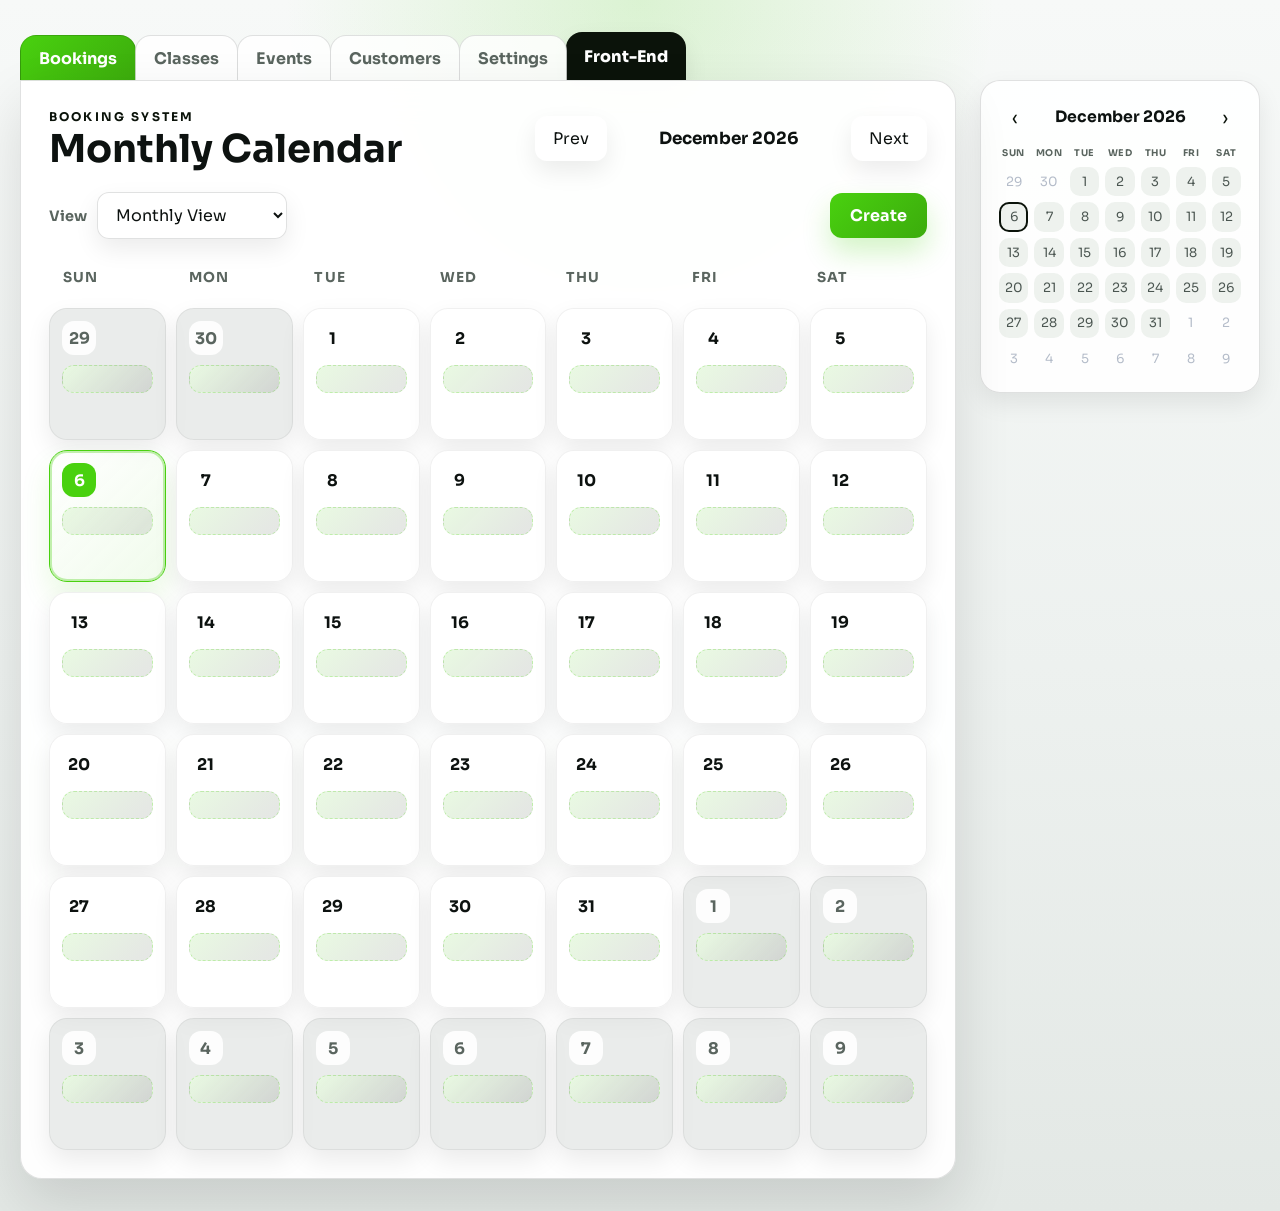
==== commit cf8834c9: "Update site navigation and login modal" ====
--- a/html/admin.html
+++ b/html/admin.html
@@ -62,6 +62,7 @@
           >
             Settings
           </button>
+          <a href="booking.html" class="admin-frontend-link">Front-End</a>
         </div>
 
         <section class="admin-tab-panel" data-admin-tab-panel="bookings">
--- a/css/admin.css
+++ b/css/admin.css
@@ -147,6 +147,7 @@
   gap: 0;
   margin-bottom: 0;
   align-items: flex-end;
+  flex-wrap: wrap;
 }
 
 .admin-tab {
@@ -178,6 +179,29 @@
 
 .admin-tab + .admin-tab {
   margin-left: -1px;
+}
+
+.admin-frontend-link {
+  display: inline-flex;
+  align-items: center;
+  justify-content: center;
+  min-height: 48px;
+  padding: 10px 18px;
+  border-radius: 16px 16px 0 0;
+  background: var(--accent-strong);
+  color: var(--button-solid-text);
+  text-decoration: none;
+  font-weight: 800;
+  box-shadow: var(--shadow-sm);
+  transition: transform 180ms ease, box-shadow 180ms ease, background 180ms ease;
+  margin-left: -1px;
+}
+
+.admin-frontend-link:hover,
+.admin-frontend-link:focus-visible {
+  background: var(--accent);
+  transform: translateY(-1px);
+  box-shadow: 0 14px 28px rgba(7, 14, 11, 0.14);
 }
 
 .admin-tab-panel {
@@ -2117,6 +2141,25 @@
     border-radius: 20px;
   }
 
+  .admin-tabs {
+    width: 100%;
+  }
+
+  .admin-tab {
+    border-radius: 16px;
+    border-bottom: 1px solid var(--card-border);
+    margin-bottom: 0;
+  }
+
+  .admin-tab + .admin-tab {
+    margin-left: 0;
+  }
+
+  .admin-frontend-link {
+    border-radius: 16px;
+    margin-left: 0;
+  }
+
   .daily-card {
     padding: 18px;
     border-radius: 20px;
